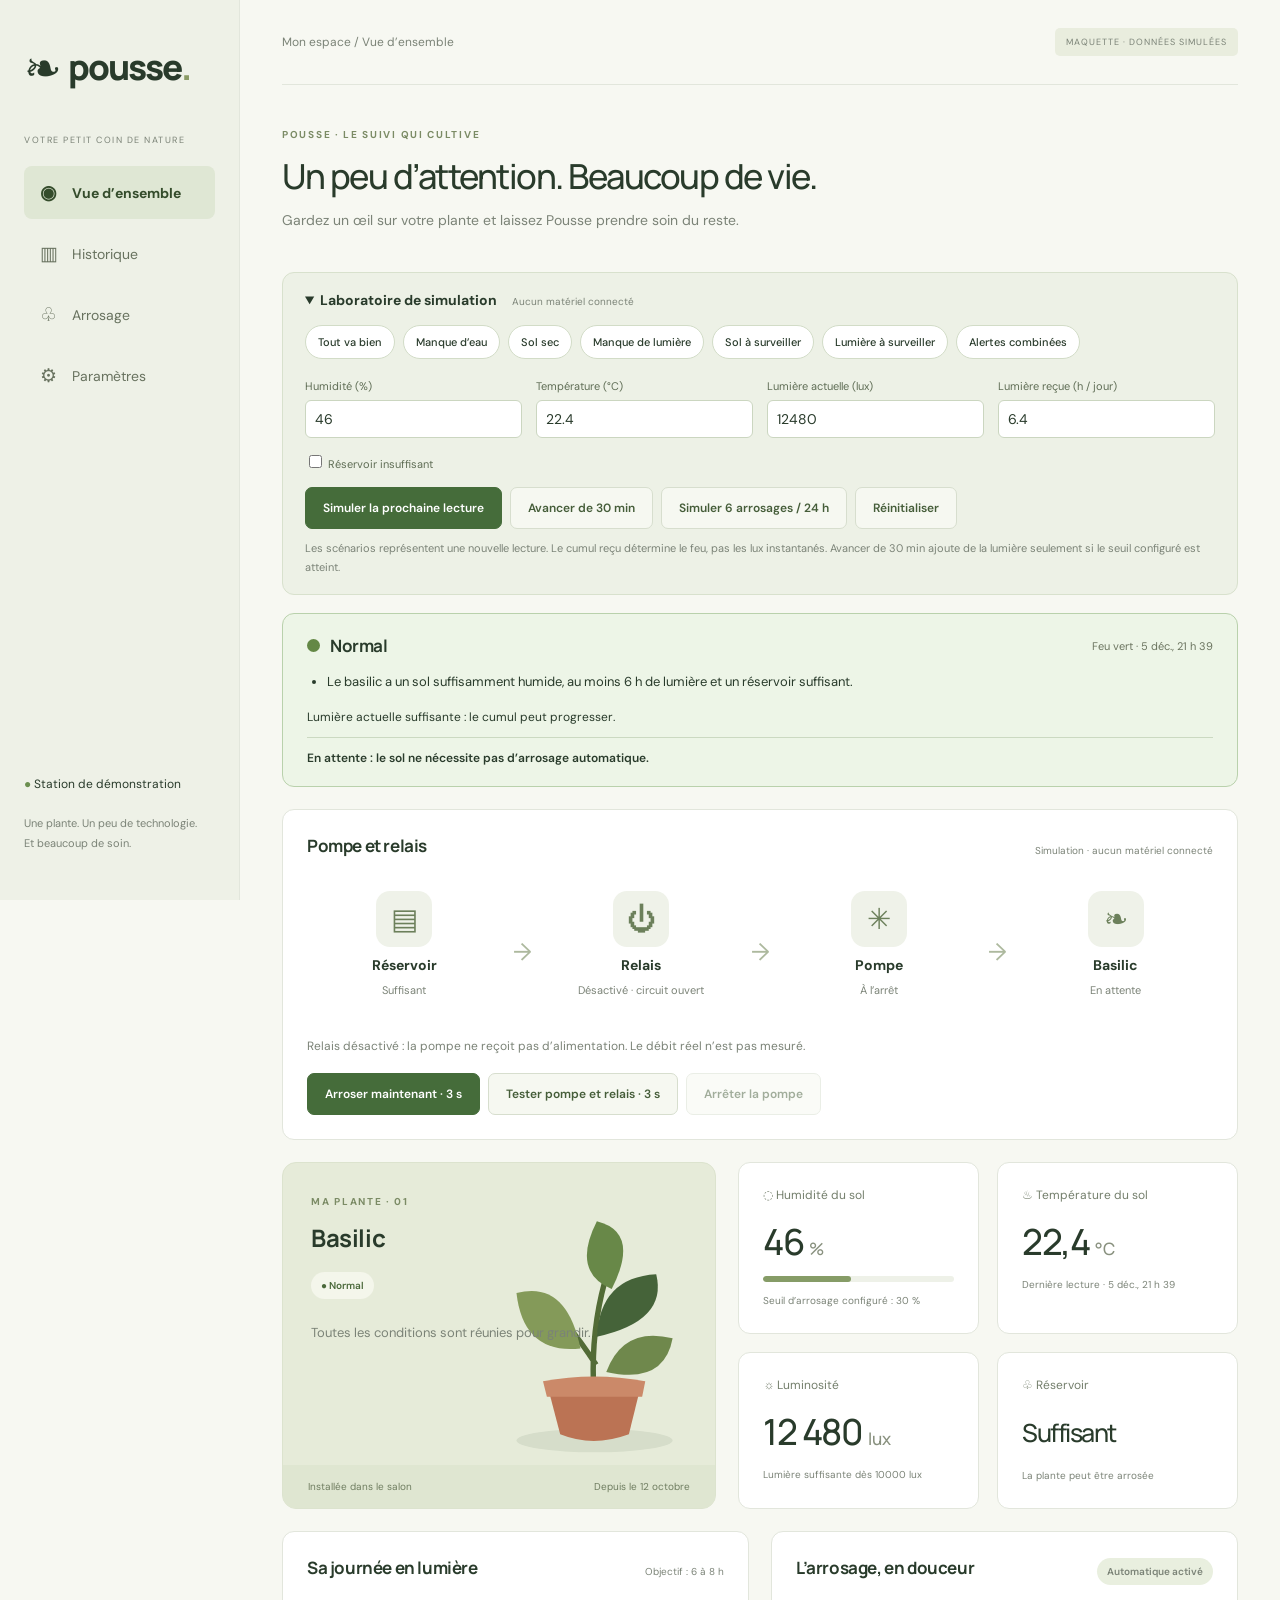
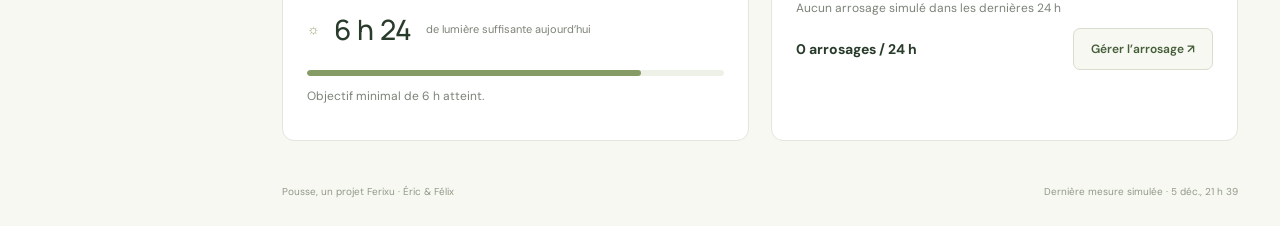
==== maquette/index.html @ beaac953 "Maquette" ====
<!doctype html><html lang="fr-CA"><head><meta charset="utf-8"><meta name="viewport" content="width=device-width, initial-scale=1"><title>Pousse · Vue d’ensemble</title><link rel="stylesheet" href="style.css"><script src="simulation.js" defer></script><script src="app.js" defer></script></head><body><aside><a class="brand" href="index.html"><span>❧</span> pousse<span class="brand-dot">.</span></a><div class="workspace">VOTRE PETIT COIN DE NATURE</div><nav><a href="index.html" aria-current=page><span>◉</span>Vue d’ensemble</a><a href="historique.html" ><span>▥</span>Historique</a><a href="arrosage.html" ><span>♧</span>Arrosage</a><a href="parametres.html" ><span>⚙</span>Paramètres</a></nav><div class="aside-bottom"><span class="online">●</span> Station de démonstration<p>Une plante. Un peu de technologie.<br>Et beaucoup de soin.</p></div></aside><main><header><span>Mon espace / Vue d’ensemble</span><span class="demo">MAQUETTE · DONNÉES SIMULÉES</span></header><div class="heading"><div><span class="eyebrow">POUSSE · LE SUIVI QUI CULTIVE</span><h1>Un peu d’attention. Beaucoup de vie.</h1><p>Gardez un œil sur votre plante et laissez Pousse prendre soin du reste.</p></div></div><div class="overview"><section class="plant-card"><div><span class="eyebrow">MA PLANTE · 01</span><h2>Basilic</h2><span class="pill">● Normal</span><p>Un sol bien hydraté,<br>une belle journée de lumière.</p></div><svg viewBox="0 0 360 360" aria-label="Illustration d’une plante en pot" role="img"><ellipse cx="180" cy="321" rx="100" ry="15" fill="#d6ddca"/><path d="M179 256Q174 164 204 84M182 224Q144 165 113 142M184 180Q224 145 249 132" fill="none" stroke="#526b36" stroke-width="7"/><path d="M202 127Q150 105 183 40Q239 54 202 127" fill="#688848"/><path d="M183 188Q187 112 259 108Q274 168 183 188" fill="#456339"/><path d="M162 203Q89 211 80 132Q144 115 162 203" fill="#849a59"/><path d="M195 233Q217 174 280 190Q269 250 195 233" fill="#6f884c"/><path d="M119 248H240L224 313Q178 330 136 313Z" fill="#bb7354"/><path d="M114 245Q179 233 245 245L241 265H119Z" fill="#cb8969"/></svg><div class="plant-bottom"><span>Installée dans le salon</span><span>Depuis le 12 octobre</span></div></section><div class="metrics"><article class="card"><span class="label">◌ Humidité du sol</span><strong>46 <small>%</small></strong><div class="meter"><i style="width:46%"></i></div><p>Au-dessus du seuil de 30 %</p></article><article class="card"><span class="label">♨ Température du sol</span><strong>22,4 <small>°C</small></strong><p>Dernière lecture · 18:00</p></article><article class="card"><span class="label">☼ Luminosité</span><strong>12 480 <small>lux</small></strong><p>Lumière suffisante dès 10 000 lux</p></article><article class="card"><span class="label">♧ Réservoir</span><strong class="word">Suffisant</strong><p>La plante peut être arrosée</p></article></div></div><div class="two"><section class="card"><div class="section-head"><h2>Sa journée en lumière</h2><span>Objectif : 6 à 8 h</span></div><div class="sun-total">☼ <b>6 h 24</b><span>de lumière suffisante aujourd’hui</span></div><div class="meter"><i style="width:80%"></i></div><p>Objectif minimal atteint. Une belle journée pour grandir.</p></section><section class="card"><div class="section-head"><h2>L’arrosage, en douceur</h2><span class="pill">Automatique</span></div><p>Dernier arrosage aujourd’hui à 14:30</p><div class="section-head"><b>2 arrosages / 24 h</b><a class="button" href="arrosage.html">Gérer l’arrosage ↗</a></div></section></div><footer><span>Pousse, un projet Ferixu · Éric & Félix</span><span>Dernière mesure simulée · 23 octobre 2026, 18:00</span></footer></main><div id="toast" role="status" aria-live="polite"></div></body></html>
---- maquette/style.css ----
@import url('https://fonts.googleapis.com/css2?family=DM+Sans:wght@400;500;600;700&family=Manrope:wght@400;500;600;700;800&display=swap');
:root{--bg:#f7f8f2;--ink:#293b2b;--muted:#7b8377;--line:#e2e6dc;--green:#456c3a}*{box-sizing:border-box}body{margin:0;background:var(--bg);color:var(--ink);font:14px 'DM Sans',Arial,sans-serif}aside{position:fixed;inset:0 auto 0 0;width:240px;background:#eef1e7;border-right:1px solid var(--line);padding:36px 24px;display:flex;flex-direction:column}.brand{text-decoration:none;color:var(--ink);font:800 35px Manrope,Arial;letter-spacing:-2px;display:flex;align-items:center;gap:8px}.brand>span:first-child{font-size:45px;font-weight:400}.brand-dot{color:#8a9b65;margin-left:-8px}.workspace{font-size:9px;letter-spacing:1.5px;margin:36px 0 20px;color:var(--muted)}nav{display:grid;gap:8px}nav a{padding:14px 16px;color:#68725f;text-decoration:none;border-radius:8px;display:flex;gap:12px;align-items:center}nav a[aria-current]{background:#dfe7d4;color:#344c2b;font-weight:700}nav a:hover{background:#e4e9dc}nav span{font-size:19px;width:20px}.aside-bottom{margin-top:auto;font-size:12px}.aside-bottom p{font-size:11px;line-height:1.8;color:var(--muted);margin-top:22px}.online{color:#6b8f50}main{margin-left:240px;padding:0 42px;max-width:1700px}header{height:85px;border-bottom:1px solid var(--line);display:flex;justify-content:space-between;align-items:center;color:var(--muted);font-size:12px}.demo{font-size:9px;letter-spacing:1px;background:#e9edde;padding:8px 11px;border-radius:5px}.heading{padding:39px 0 29px}.eyebrow{font-size:10px;font-weight:700;letter-spacing:1.7px;color:#7b8b65}h1{font:500 clamp(26px,2.7vw,39px)/1.25 Manrope,Arial;letter-spacing:-1.5px;margin:12px 0}p{color:var(--muted);line-height:1.7;margin:10px 0}h2{font:700 17px Manrope,Arial;letter-spacing:-.4px;margin:0 0 9px}.overview{display:grid;grid-template-columns:1fr 1.15fr;gap:22px}.plant-card{background:#e6ebd9;border:1px solid #dce3ce;border-radius:14px;position:relative;min-height:340px;padding:28px;overflow:hidden}.plant-card h2{font-size:24px;margin:12px 0 18px}.plant-card p{font-size:13px;margin-top:23px;position:relative;z-index:1}.plant-card svg{position:absolute;width:65%;height:100%;right:-20px;bottom:5px}.plant-card>div:first-child{position:relative;z-index:1}.plant-bottom{position:absolute;bottom:0;left:0;right:0;padding:15px 25px;background:#dfe6d1;display:flex;justify-content:space-between;font-size:10px;color:#6f7d60}.pill{display:inline-block;font-size:10px;font-weight:600;background:#e9efdf;color:#4b693b;padding:7px 10px;border-radius:20px}.plant-card .pill{background:#f4f6eb}.metrics{display:grid;grid-template-columns:1fr 1fr;gap:18px}.card{background:#fff;border:1px solid var(--line);border-radius:12px;padding:24px;min-width:0}.label{color:#747f6c;font-size:12px;display:block}.metrics strong{display:block;font:500 36px Manrope,Arial;letter-spacing:-1.5px;margin:14px 0 10px}.metrics strong small{font-size:17px;letter-spacing:0;color:#89917f}.metrics strong.word{font-size:25px;margin:22px 0 17px}.metrics p{font-size:10px;margin-bottom:0}.meter{height:6px;background:#eef1e8;border-radius:4px;overflow:hidden}.meter i{height:100%;display:block;background:#869c67;border-radius:4px}.two{display:grid;grid-template-columns:1fr 1fr;gap:22px;margin-top:22px}.section-head{display:flex;justify-content:space-between;align-items:center;gap:12px}.section-head>span{font-size:10px;color:var(--muted)}.sun-total{display:flex;align-items:center;gap:14px;margin:22px 0;color:#96a370}.sun-total b{font:500 28px Manrope,Arial;color:var(--ink)}.sun-total span{font-size:11px;color:var(--muted)}.two>.card>p{font-size:12px}.button{font:600 12px 'DM Sans',Arial;border:1px solid #d7dece;background:#f6f8f1;border-radius:7px;padding:12px 17px;color:#455d39;text-decoration:none;cursor:pointer;display:inline-block}.button:hover{background:#e8efdf}.primary{background:var(--green);color:#fff;border-color:var(--green)}.primary:hover{background:#36572d}button:disabled{opacity:.5;cursor:wait}footer{display:flex;justify-content:space-between;font-size:10px;color:#919988;padding:28px 0;margin-top:16px}a:focus-visible,button:focus-visible,input:focus-visible{outline:3px solid #b28c54;outline-offset:4px}.chart{margin-top:20px}.chart svg{width:100%;display:block;margin-top:12px}.legend{display:flex;gap:20px;color:#537743;font-size:11px}.legend .orange{color:#c88b5c}.toolbar{margin-bottom:20px}.toolbar>span{font-size:12px}.history{grid-template-columns:1.2fr 1fr}.bars{height:195px;display:flex;align-items:flex-end;justify-content:space-between;gap:8px;padding-top:15px}.bars>div{display:flex;align-items:center;flex-direction:column;gap:8px;flex:1;font-size:10px;color:var(--muted)}.bars i{background:#b8c79c;width:65%;border-radius:4px 4px 0 0}.bars>div:last-child i{background:#587943}.stack{display:grid;gap:22px}.watering{text-align:center;padding-top:35px}.water-icon{font-size:65px;color:#7d9865;background:#f0f3e8;width:110px;height:110px;line-height:110px;margin:25px auto;border-radius:50%}.watering .primary{display:block;margin:25px auto 20px;min-width:230px}.demo-control{font-size:11px;color:var(--muted);display:block;margin-top:25px}.rule{display:flex;justify-content:space-between;gap:16px;align-items:center;padding:15px 0;border-bottom:1px solid #edf0e7;font-size:12px}.rule:last-child{border:0}.rule>span{color:var(--muted)}.rule p{margin:5px 0 0;font-size:11px}.switch input{position:absolute;opacity:0}.switch>span{display:block;width:42px;height:25px;background:#b7beb0;border-radius:20px;padding:3px;cursor:pointer}.switch>span:before{content:'';display:block;background:white;width:19px;height:19px;border-radius:50%;transition:transform .2s}.switch input:checked+span{background:#577840}.switch input:checked+span:before{transform:translateX(17px)}.switch input:focus-visible+span{outline:3px solid #b28c54}.sr{position:absolute;width:1px;height:1px;overflow:hidden;clip:rect(0,0,0,0)}form label{display:block;font-size:13px;margin:25px 0}form label span{float:right;color:var(--muted);font-size:10px}form input{display:block;width:100%;border:1px solid #dce2d4;border-radius:6px;padding:13px;margin-top:10px;font:16px 'DM Sans';color:var(--ink);background:#fafbf7}form button{margin-top:8px}.traffic{display:flex;gap:10px;justify-content:center;margin-top:18px}.traffic i{width:18px;height:18px;background:#e2e5df;border-radius:50%}.traffic i.active:nth-child(1){background:#648846}.traffic i.active:nth-child(2){background:#e2ba56}.traffic i.active:nth-child(3){background:#c76951}#toast{position:fixed;bottom:25px;left:calc(50% + 100px);transform:translateX(-50%);background:#293b2b;color:white;border-radius:8px;padding:15px 22px;max-width:90vw;box-shadow:0 5px 25px #20301822;display:none;z-index:10}#toast.visible{display:block}@media(min-width:1500px){main{padding:0 65px}.plant-card{min-height:370px}}@media(max-width:1100px){aside{width:205px;padding:28px 18px}main{margin-left:205px;padding:0 25px}.overview{grid-template-columns:1fr}.plant-card{min-height:300px}.plant-card svg{width:50%}.metrics{grid-template-columns:repeat(4,1fr)}.metrics .card{padding:17px}.metrics strong{font-size:28px}.metrics strong.word{font-size:19px}.history{grid-template-columns:1fr}.sun-total{flex-wrap:wrap}.two .section-head{flex-wrap:wrap}}@media(max-width:720px){aside{position:static;width:100%;padding:14px 20px;border-right:0;border-bottom:1px solid var(--line)}.brand{font-size:27px}.brand>span:first-child{font-size:30px}.workspace,.aside-bottom{display:none}nav{display:flex;gap:4px;justify-content:space-between;margin-top:14px}nav a{padding:10px 7px;font-size:11px;gap:5px}nav span{font-size:14px;width:auto}main{margin-left:0;padding:0 18px}header{height:60px;font-size:10px}.demo{font-size:7px;padding:6px}.heading{padding:26px 0}h1{font-size:29px;letter-spacing:-1px}.heading p{font-size:12px}.metrics{grid-template-columns:1fr 1fr}.two{grid-template-columns:1fr}.plant-card{padding:22px;min-height:330px}.plant-card svg{width:70%;right:-45px}.plant-card h2{font-size:22px}.plant-bottom{padding:14px;font-size:9px}.card{padding:20px}footer{gap:15px;font-size:9px;line-height:1.5}#toast{left:50%;width:max-content}.toolbar{align-items:flex-start}.sun-total span{font-size:10px}}
@media(prefers-reduced-motion:reduce){*{transition:none!important}}
.simulator{background:#edf1e6;border:1px solid #d8e1cd;border-radius:12px;padding:18px 22px;margin-bottom:18px}.simulator summary{cursor:pointer;font-weight:700}.simulator summary span{font-size:10px;color:var(--muted);font-weight:400;margin-left:12px}.scenario-buttons,.sim-actions{display:flex;flex-wrap:wrap;gap:8px;margin-top:16px}.scenario-buttons button{border:1px solid #d2dcc7;background:#fff;padding:9px 12px;border-radius:20px;color:var(--ink);font:500 11px 'DM Sans',Arial;cursor:pointer}.scenario-buttons button:hover{background:#dce7d0}.sim-fields{display:grid;grid-template-columns:repeat(4,1fr);gap:14px;margin-top:20px}.sim-fields label{font-size:11px;color:#5f6d55}.sim-fields input[type=number]{width:100%;display:block;padding:9px;margin-top:7px;border:1px solid #cbd6c0;background:#fff;border-radius:6px;color:var(--ink);font:14px 'DM Sans',Arial}.sim-check{grid-column:1/-1}.simulator>p{font-size:11px;margin-bottom:0}.state-banner{border:1px solid #b9d1ac;background:#edf5e7;border-radius:12px;padding:20px 24px;margin-bottom:22px}.state-title{display:flex;gap:10px;align-items:center;flex-wrap:wrap}.state-title h2{margin:0}.state-title>span:last-child{margin-left:auto;font-size:11px;color:#6b745f}.state-dot{width:13px;height:13px;border-radius:50%;background:#648846}.state-banner ul{padding-left:20px;font-size:13px;line-height:1.8}.state-banner p{font-size:12px;color:inherit}.pump-state{font-size:12px;border-top:1px solid #cbd9c1;padding-top:12px;font-weight:600}body[data-state=red] .state-banner{background:#fff0eb;border-color:#e5b5a6}body[data-state=red] .state-dot{background:#c36147}body[data-state=yellow] .state-banner{background:#fff8df;border-color:#e0ce8b}body[data-state=yellow] .state-dot{background:#cba338}body[data-state=red] .plant-card{background:#f1dfd3;border-color:#e3cabd}body[data-state=red] .plant-card .pill{background:#ffe9df;color:#9c4835}body[data-state=red] .plant-bottom{background:#e9d4c5}body[data-state=red] .plant-card svg{filter:saturate(.6)}body[data-state=yellow] .plant-card{background:#f0edd4}body[data-state=yellow] .plant-card .pill{background:#fff6d2;color:#86661f}body[data-state=yellow] .plant-bottom{background:#e8e2bf}.button:disabled{cursor:not-allowed}@media(max-width:720px){.sim-fields{grid-template-columns:1fr 1fr}.state-title>span:last-child{margin-left:0;width:100%}.simulator{padding:16px}.sim-actions .button{flex:1}.state-banner{padding:18px}}
.actuators{margin-bottom:22px}.actuator-circuit{display:flex;align-items:center;justify-content:space-between;gap:12px;margin:25px 0}.actuator-node{display:flex;flex-direction:column;align-items:center;text-align:center;gap:9px;flex:1}.actuator-node>span:last-child{font-size:11px;color:var(--muted);min-height:28px}.actuator-icon{font-size:29px;background:#eff2e9;color:#6c805b;width:56px;height:56px;line-height:56px;border-radius:14px}.circuit-link{color:#adb99e;font-size:24px}.actuators>p{font-size:12px}.actuators[data-running=true] .circuit-link{color:#477a3b}.actuators[data-running=true] .actuator-icon{background:#dcebd1;color:#416b32}.actuators[data-running=true] .rotor{animation:pump-spin 1.5s linear infinite}.actuators[data-blocked=true] #tank-state,.actuators[data-blocked=true] #pump-state{color:#ad503b}.actuators[data-blocked=true] .circuit-link{color:#c6a59b}@keyframes pump-spin{to{transform:rotate(360deg)}}@media(max-width:720px){.actuator-circuit{gap:3px}.actuator-node b{font-size:12px}.actuator-node>span:last-child{font-size:9px}.circuit-link{font-size:16px}.actuator-icon{width:42px;height:42px;line-height:42px;font-size:24px}}@media(prefers-reduced-motion:reduce){.actuators .rotor{animation:none!important}}
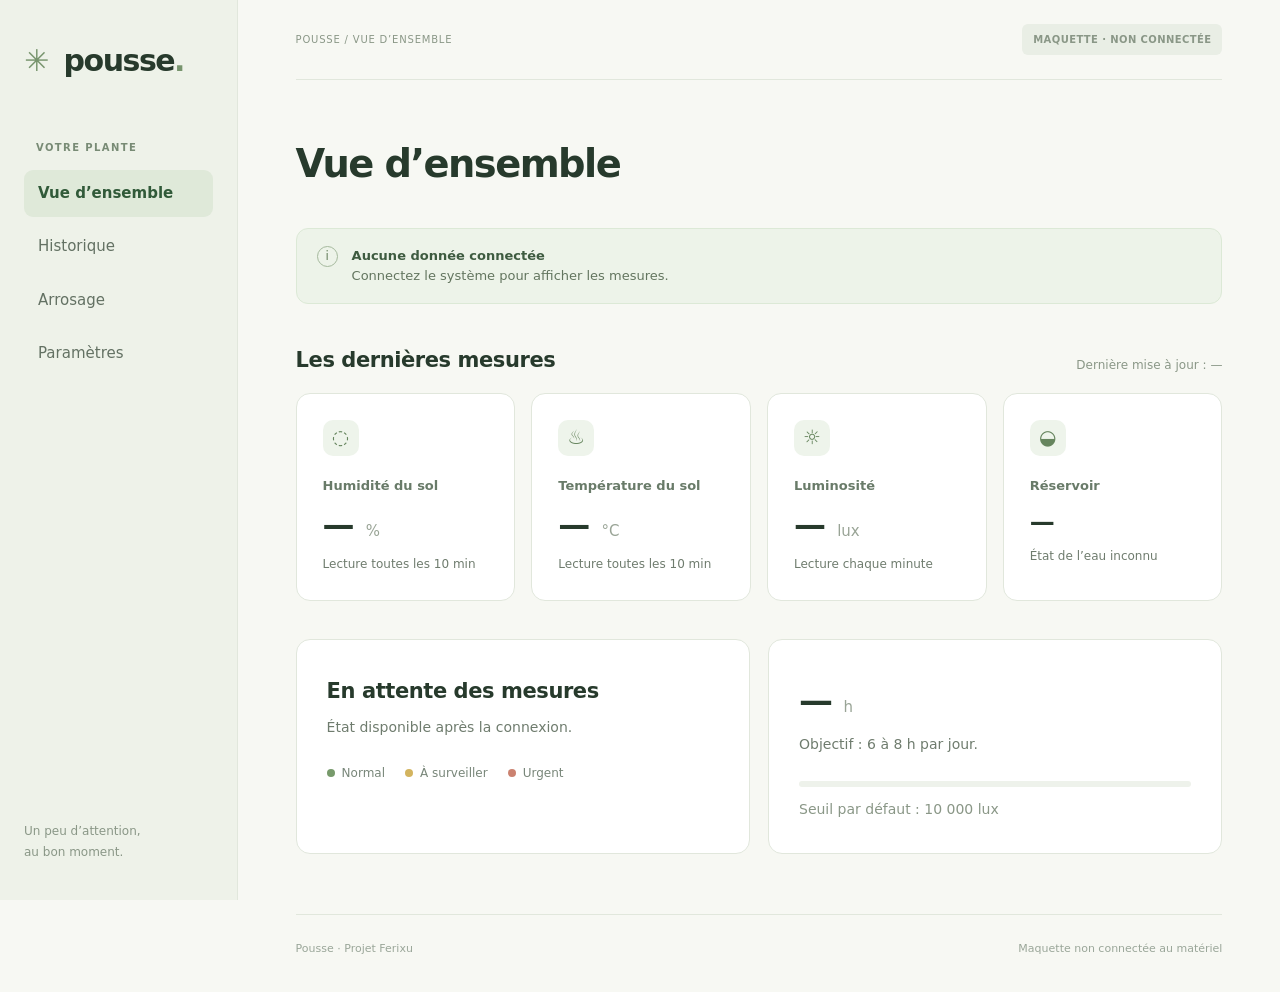
==== commit 7e0c648d: "Nouvelle maquette" ====
--- a/maquette/index.html
+++ b/maquette/index.html
@@ -1 +1,3 @@
-<!doctype html><html lang="fr-CA"><head><meta charset="utf-8"><meta name="viewport" content="width=device-width, initial-scale=1"><title>Pousse · Vue d’ensemble</title><link rel="stylesheet" href="style.css"><script src="simulation.js" defer></script><script src="app.js" defer></script></head><body><aside><a class="brand" href="index.html"><span>❧</span> pousse<span class="brand-dot">.</span></a><div class="workspace">VOTRE PETIT COIN DE NATURE</div><nav><a href="index.html" aria-current=page><span>◉</span>Vue d’ensemble</a><a href="historique.html" ><span>▥</span>Historique</a><a href="arrosage.html" ><span>♧</span>Arrosage</a><a href="parametres.html" ><span>⚙</span>Paramètres</a></nav><div class="aside-bottom"><span class="online">●</span> Station de démonstration<p>Une plante. Un peu de technologie.<br>Et beaucoup de soin.</p></div></aside><main><header><span>Mon espace / Vue d’ensemble</span><span class="demo">MAQUETTE · DONNÉES SIMULÉES</span></header><div class="heading"><div><span class="eyebrow">POUSSE · LE SUIVI QUI CULTIVE</span><h1>Un peu d’attention. Beaucoup de vie.</h1><p>Gardez un œil sur votre plante et laissez Pousse prendre soin du reste.</p></div></div><div class="overview"><section class="plant-card"><div><span class="eyebrow">MA PLANTE · 01</span><h2>Basilic</h2><span class="pill">● Normal</span><p>Un sol bien hydraté,<br>une belle journée de lumière.</p></div><svg viewBox="0 0 360 360" aria-label="Illustration d’une plante en pot" role="img"><ellipse cx="180" cy="321" rx="100" ry="15" fill="#d6ddca"/><path d="M179 256Q174 164 204 84M182 224Q144 165 113 142M184 180Q224 145 249 132" fill="none" stroke="#526b36" stroke-width="7"/><path d="M202 127Q150 105 183 40Q239 54 202 127" fill="#688848"/><path d="M183 188Q187 112 259 108Q274 168 183 188" fill="#456339"/><path d="M162 203Q89 211 80 132Q144 115 162 203" fill="#849a59"/><path d="M195 233Q217 174 280 190Q269 250 195 233" fill="#6f884c"/><path d="M119 248H240L224 313Q178 330 136 313Z" fill="#bb7354"/><path d="M114 245Q179 233 245 245L241 265H119Z" fill="#cb8969"/></svg><div class="plant-bottom"><span>Installée dans le salon</span><span>Depuis le 12 octobre</span></div></section><div class="metrics"><article class="card"><span class="label">◌ Humidité du sol</span><strong>46 <small>%</small></strong><div class="meter"><i style="width:46%"></i></div><p>Au-dessus du seuil de 30 %</p></article><article class="card"><span class="label">♨ Température du sol</span><strong>22,4 <small>°C</small></strong><p>Dernière lecture · 18:00</p></article><article class="card"><span class="label">☼ Luminosité</span><strong>12 480 <small>lux</small></strong><p>Lumière suffisante dès 10 000 lux</p></article><article class="card"><span class="label">♧ Réservoir</span><strong class="word">Suffisant</strong><p>La plante peut être arrosée</p></article></div></div><div class="two"><section class="card"><div class="section-head"><h2>Sa journée en lumière</h2><span>Objectif : 6 à 8 h</span></div><div class="sun-total">☼ <b>6 h 24</b><span>de lumière suffisante aujourd’hui</span></div><div class="meter"><i style="width:80%"></i></div><p>Objectif minimal atteint. Une belle journée pour grandir.</p></section><section class="card"><div class="section-head"><h2>L’arrosage, en douceur</h2><span class="pill">Automatique</span></div><p>Dernier arrosage aujourd’hui à 14:30</p><div class="section-head"><b>2 arrosages / 24 h</b><a class="button" href="arrosage.html">Gérer l’arrosage ↗</a></div></section></div><footer><span>Pousse, un projet Ferixu · Éric & Félix</span><span>Dernière mesure simulée · 23 octobre 2026, 18:00</span></footer></main><div id="toast" role="status" aria-live="polite"></div></body></html>+<!doctype html>
+<html lang="fr-CA"><head><meta charset="utf-8"><meta name="viewport" content="width=device-width, initial-scale=1"><title>Pousse · Vue d’ensemble</title><link rel="stylesheet" href="style.css"></head>
+<body><aside><a class="brand" href="index.html"><span>✳</span> pousse<span class="brand-dot">.</span></a><p class="nav-label">VOTRE PLANTE</p><nav aria-label="Navigation principale"><a href="index.html" aria-current="page">Vue d’ensemble</a><a href="historique.html">Historique</a><a href="arrosage.html">Arrosage</a><a href="parametres.html">Paramètres</a></nav><div class="aside-bottom">Un peu d’attention,<br>au bon moment.</div></aside><main><header><span>POUSSE / VUE D’ENSEMBLE</span><span class="demo">MAQUETTE · NON CONNECTÉE</span></header><div class="heading"><div><h1>Vue d’ensemble</h1></div></div><div class="notice"><span class="notice-icon">i</span><p><strong>Aucune donnée connectée</strong><br>Connectez le système pour afficher les mesures.</p></div><section class="section"><div class="section-title"><div><h2>Les dernières mesures</h2></div><span class="subtle">Dernière mise à jour : —</span></div><div class="metrics"><article class="card metric"><span class="metric-icon">◌</span><h3>Humidité du sol</h3><strong>— <small>%</small></strong><p>Lecture toutes les 10 min</p></article><article class="card metric"><span class="metric-icon">♨</span><h3>Température du sol</h3><strong>— <small>°C</small></strong><p>Lecture toutes les 10 min</p></article><article class="card metric"><span class="metric-icon">☼</span><h3>Luminosité</h3><strong>— <small>lux</small></strong><p>Lecture chaque minute</p></article><article class="card metric"><span class="metric-icon">◒</span><h3>Réservoir</h3><strong class="word">—</strong><p>État de l’eau inconnu</p></article></div></section><div class="two section"><section class="card feature"><h2>En attente des mesures</h2><p>État disponible après la connexion.</p><div class="legend"><span><i class="dot green"></i>Normal</span><span><i class="dot yellow"></i>À surveiller</span><span><i class="dot red"></i>Urgent</span></div></section><section class="card feature"><h2 class="big">— <small>h</small></h2><p>Objectif : 6 à 8 h par jour.</p><div class="progress"></div><p class="subtle">Seuil par défaut : 10 000 lux</p></section></div><footer>Pousse · Projet Ferixu <span>Maquette non connectée au matériel</span></footer></main></body></html>
--- a/maquette/style.css
+++ b/maquette/style.css
@@ -1,5 +1,4 @@
-@import url('https://fonts.googleapis.com/css2?family=DM+Sans:wght@400;500;600;700&family=Manrope:wght@400;500;600;700;800&display=swap');
-:root{--bg:#f7f8f2;--ink:#293b2b;--muted:#7b8377;--line:#e2e6dc;--green:#456c3a}*{box-sizing:border-box}body{margin:0;background:var(--bg);color:var(--ink);font:14px 'DM Sans',Arial,sans-serif}aside{position:fixed;inset:0 auto 0 0;width:240px;background:#eef1e7;border-right:1px solid var(--line);padding:36px 24px;display:flex;flex-direction:column}.brand{text-decoration:none;color:var(--ink);font:800 35px Manrope,Arial;letter-spacing:-2px;display:flex;align-items:center;gap:8px}.brand>span:first-child{font-size:45px;font-weight:400}.brand-dot{color:#8a9b65;margin-left:-8px}.workspace{font-size:9px;letter-spacing:1.5px;margin:36px 0 20px;color:var(--muted)}nav{display:grid;gap:8px}nav a{padding:14px 16px;color:#68725f;text-decoration:none;border-radius:8px;display:flex;gap:12px;align-items:center}nav a[aria-current]{background:#dfe7d4;color:#344c2b;font-weight:700}nav a:hover{background:#e4e9dc}nav span{font-size:19px;width:20px}.aside-bottom{margin-top:auto;font-size:12px}.aside-bottom p{font-size:11px;line-height:1.8;color:var(--muted);margin-top:22px}.online{color:#6b8f50}main{margin-left:240px;padding:0 42px;max-width:1700px}header{height:85px;border-bottom:1px solid var(--line);display:flex;justify-content:space-between;align-items:center;color:var(--muted);font-size:12px}.demo{font-size:9px;letter-spacing:1px;background:#e9edde;padding:8px 11px;border-radius:5px}.heading{padding:39px 0 29px}.eyebrow{font-size:10px;font-weight:700;letter-spacing:1.7px;color:#7b8b65}h1{font:500 clamp(26px,2.7vw,39px)/1.25 Manrope,Arial;letter-spacing:-1.5px;margin:12px 0}p{color:var(--muted);line-height:1.7;margin:10px 0}h2{font:700 17px Manrope,Arial;letter-spacing:-.4px;margin:0 0 9px}.overview{display:grid;grid-template-columns:1fr 1.15fr;gap:22px}.plant-card{background:#e6ebd9;border:1px solid #dce3ce;border-radius:14px;position:relative;min-height:340px;padding:28px;overflow:hidden}.plant-card h2{font-size:24px;margin:12px 0 18px}.plant-card p{font-size:13px;margin-top:23px;position:relative;z-index:1}.plant-card svg{position:absolute;width:65%;height:100%;right:-20px;bottom:5px}.plant-card>div:first-child{position:relative;z-index:1}.plant-bottom{position:absolute;bottom:0;left:0;right:0;padding:15px 25px;background:#dfe6d1;display:flex;justify-content:space-between;font-size:10px;color:#6f7d60}.pill{display:inline-block;font-size:10px;font-weight:600;background:#e9efdf;color:#4b693b;padding:7px 10px;border-radius:20px}.plant-card .pill{background:#f4f6eb}.metrics{display:grid;grid-template-columns:1fr 1fr;gap:18px}.card{background:#fff;border:1px solid var(--line);border-radius:12px;padding:24px;min-width:0}.label{color:#747f6c;font-size:12px;display:block}.metrics strong{display:block;font:500 36px Manrope,Arial;letter-spacing:-1.5px;margin:14px 0 10px}.metrics strong small{font-size:17px;letter-spacing:0;color:#89917f}.metrics strong.word{font-size:25px;margin:22px 0 17px}.metrics p{font-size:10px;margin-bottom:0}.meter{height:6px;background:#eef1e8;border-radius:4px;overflow:hidden}.meter i{height:100%;display:block;background:#869c67;border-radius:4px}.two{display:grid;grid-template-columns:1fr 1fr;gap:22px;margin-top:22px}.section-head{display:flex;justify-content:space-between;align-items:center;gap:12px}.section-head>span{font-size:10px;color:var(--muted)}.sun-total{display:flex;align-items:center;gap:14px;margin:22px 0;color:#96a370}.sun-total b{font:500 28px Manrope,Arial;color:var(--ink)}.sun-total span{font-size:11px;color:var(--muted)}.two>.card>p{font-size:12px}.button{font:600 12px 'DM Sans',Arial;border:1px solid #d7dece;background:#f6f8f1;border-radius:7px;padding:12px 17px;color:#455d39;text-decoration:none;cursor:pointer;display:inline-block}.button:hover{background:#e8efdf}.primary{background:var(--green);color:#fff;border-color:var(--green)}.primary:hover{background:#36572d}button:disabled{opacity:.5;cursor:wait}footer{display:flex;justify-content:space-between;font-size:10px;color:#919988;padding:28px 0;margin-top:16px}a:focus-visible,button:focus-visible,input:focus-visible{outline:3px solid #b28c54;outline-offset:4px}.chart{margin-top:20px}.chart svg{width:100%;display:block;margin-top:12px}.legend{display:flex;gap:20px;color:#537743;font-size:11px}.legend .orange{color:#c88b5c}.toolbar{margin-bottom:20px}.toolbar>span{font-size:12px}.history{grid-template-columns:1.2fr 1fr}.bars{height:195px;display:flex;align-items:flex-end;justify-content:space-between;gap:8px;padding-top:15px}.bars>div{display:flex;align-items:center;flex-direction:column;gap:8px;flex:1;font-size:10px;color:var(--muted)}.bars i{background:#b8c79c;width:65%;border-radius:4px 4px 0 0}.bars>div:last-child i{background:#587943}.stack{display:grid;gap:22px}.watering{text-align:center;padding-top:35px}.water-icon{font-size:65px;color:#7d9865;background:#f0f3e8;width:110px;height:110px;line-height:110px;margin:25px auto;border-radius:50%}.watering .primary{display:block;margin:25px auto 20px;min-width:230px}.demo-control{font-size:11px;color:var(--muted);display:block;margin-top:25px}.rule{display:flex;justify-content:space-between;gap:16px;align-items:center;padding:15px 0;border-bottom:1px solid #edf0e7;font-size:12px}.rule:last-child{border:0}.rule>span{color:var(--muted)}.rule p{margin:5px 0 0;font-size:11px}.switch input{position:absolute;opacity:0}.switch>span{display:block;width:42px;height:25px;background:#b7beb0;border-radius:20px;padding:3px;cursor:pointer}.switch>span:before{content:'';display:block;background:white;width:19px;height:19px;border-radius:50%;transition:transform .2s}.switch input:checked+span{background:#577840}.switch input:checked+span:before{transform:translateX(17px)}.switch input:focus-visible+span{outline:3px solid #b28c54}.sr{position:absolute;width:1px;height:1px;overflow:hidden;clip:rect(0,0,0,0)}form label{display:block;font-size:13px;margin:25px 0}form label span{float:right;color:var(--muted);font-size:10px}form input{display:block;width:100%;border:1px solid #dce2d4;border-radius:6px;padding:13px;margin-top:10px;font:16px 'DM Sans';color:var(--ink);background:#fafbf7}form button{margin-top:8px}.traffic{display:flex;gap:10px;justify-content:center;margin-top:18px}.traffic i{width:18px;height:18px;background:#e2e5df;border-radius:50%}.traffic i.active:nth-child(1){background:#648846}.traffic i.active:nth-child(2){background:#e2ba56}.traffic i.active:nth-child(3){background:#c76951}#toast{position:fixed;bottom:25px;left:calc(50% + 100px);transform:translateX(-50%);background:#293b2b;color:white;border-radius:8px;padding:15px 22px;max-width:90vw;box-shadow:0 5px 25px #20301822;display:none;z-index:10}#toast.visible{display:block}@media(min-width:1500px){main{padding:0 65px}.plant-card{min-height:370px}}@media(max-width:1100px){aside{width:205px;padding:28px 18px}main{margin-left:205px;padding:0 25px}.overview{grid-template-columns:1fr}.plant-card{min-height:300px}.plant-card svg{width:50%}.metrics{grid-template-columns:repeat(4,1fr)}.metrics .card{padding:17px}.metrics strong{font-size:28px}.metrics strong.word{font-size:19px}.history{grid-template-columns:1fr}.sun-total{flex-wrap:wrap}.two .section-head{flex-wrap:wrap}}@media(max-width:720px){aside{position:static;width:100%;padding:14px 20px;border-right:0;border-bottom:1px solid var(--line)}.brand{font-size:27px}.brand>span:first-child{font-size:30px}.workspace,.aside-bottom{display:none}nav{display:flex;gap:4px;justify-content:space-between;margin-top:14px}nav a{padding:10px 7px;font-size:11px;gap:5px}nav span{font-size:14px;width:auto}main{margin-left:0;padding:0 18px}header{height:60px;font-size:10px}.demo{font-size:7px;padding:6px}.heading{padding:26px 0}h1{font-size:29px;letter-spacing:-1px}.heading p{font-size:12px}.metrics{grid-template-columns:1fr 1fr}.two{grid-template-columns:1fr}.plant-card{padding:22px;min-height:330px}.plant-card svg{width:70%;right:-45px}.plant-card h2{font-size:22px}.plant-bottom{padding:14px;font-size:9px}.card{padding:20px}footer{gap:15px;font-size:9px;line-height:1.5}#toast{left:50%;width:max-content}.toolbar{align-items:flex-start}.sun-total span{font-size:10px}}
-@media(prefers-reduced-motion:reduce){*{transition:none!important}}
-.simulator{background:#edf1e6;border:1px solid #d8e1cd;border-radius:12px;padding:18px 22px;margin-bottom:18px}.simulator summary{cursor:pointer;font-weight:700}.simulator summary span{font-size:10px;color:var(--muted);font-weight:400;margin-left:12px}.scenario-buttons,.sim-actions{display:flex;flex-wrap:wrap;gap:8px;margin-top:16px}.scenario-buttons button{border:1px solid #d2dcc7;background:#fff;padding:9px 12px;border-radius:20px;color:var(--ink);font:500 11px 'DM Sans',Arial;cursor:pointer}.scenario-buttons button:hover{background:#dce7d0}.sim-fields{display:grid;grid-template-columns:repeat(4,1fr);gap:14px;margin-top:20px}.sim-fields label{font-size:11px;color:#5f6d55}.sim-fields input[type=number]{width:100%;display:block;padding:9px;margin-top:7px;border:1px solid #cbd6c0;background:#fff;border-radius:6px;color:var(--ink);font:14px 'DM Sans',Arial}.sim-check{grid-column:1/-1}.simulator>p{font-size:11px;margin-bottom:0}.state-banner{border:1px solid #b9d1ac;background:#edf5e7;border-radius:12px;padding:20px 24px;margin-bottom:22px}.state-title{display:flex;gap:10px;align-items:center;flex-wrap:wrap}.state-title h2{margin:0}.state-title>span:last-child{margin-left:auto;font-size:11px;color:#6b745f}.state-dot{width:13px;height:13px;border-radius:50%;background:#648846}.state-banner ul{padding-left:20px;font-size:13px;line-height:1.8}.state-banner p{font-size:12px;color:inherit}.pump-state{font-size:12px;border-top:1px solid #cbd9c1;padding-top:12px;font-weight:600}body[data-state=red] .state-banner{background:#fff0eb;border-color:#e5b5a6}body[data-state=red] .state-dot{background:#c36147}body[data-state=yellow] .state-banner{background:#fff8df;border-color:#e0ce8b}body[data-state=yellow] .state-dot{background:#cba338}body[data-state=red] .plant-card{background:#f1dfd3;border-color:#e3cabd}body[data-state=red] .plant-card .pill{background:#ffe9df;color:#9c4835}body[data-state=red] .plant-bottom{background:#e9d4c5}body[data-state=red] .plant-card svg{filter:saturate(.6)}body[data-state=yellow] .plant-card{background:#f0edd4}body[data-state=yellow] .plant-card .pill{background:#fff6d2;color:#86661f}body[data-state=yellow] .plant-bottom{background:#e8e2bf}.button:disabled{cursor:not-allowed}@media(max-width:720px){.sim-fields{grid-template-columns:1fr 1fr}.state-title>span:last-child{margin-left:0;width:100%}.simulator{padding:16px}.sim-actions .button{flex:1}.state-banner{padding:18px}}
-.actuators{margin-bottom:22px}.actuator-circuit{display:flex;align-items:center;justify-content:space-between;gap:12px;margin:25px 0}.actuator-node{display:flex;flex-direction:column;align-items:center;text-align:center;gap:9px;flex:1}.actuator-node>span:last-child{font-size:11px;color:var(--muted);min-height:28px}.actuator-icon{font-size:29px;background:#eff2e9;color:#6c805b;width:56px;height:56px;line-height:56px;border-radius:14px}.circuit-link{color:#adb99e;font-size:24px}.actuators>p{font-size:12px}.actuators[data-running=true] .circuit-link{color:#477a3b}.actuators[data-running=true] .actuator-icon{background:#dcebd1;color:#416b32}.actuators[data-running=true] .rotor{animation:pump-spin 1.5s linear infinite}.actuators[data-blocked=true] #tank-state,.actuators[data-blocked=true] #pump-state{color:#ad503b}.actuators[data-blocked=true] .circuit-link{color:#c6a59b}@keyframes pump-spin{to{transform:rotate(360deg)}}@media(max-width:720px){.actuator-circuit{gap:3px}.actuator-node b{font-size:12px}.actuator-node>span:last-child{font-size:9px}.circuit-link{font-size:16px}.actuator-icon{width:42px;height:42px;line-height:42px;font-size:24px}}@media(prefers-reduced-motion:reduce){.actuators .rotor{animation:none!important}}
+:root{--bg:#f7f8f3;--ink:#273a2c;--muted:#6f7c6e;--line:#e1e7dc;--green:#406e4a}*{box-sizing:border-box}body{margin:0;background:var(--bg);color:var(--ink);font:15px/1.55 system-ui,-apple-system,BlinkMacSystemFont,"Segoe UI",sans-serif}aside{position:fixed;inset:0 auto 0 0;width:238px;padding:38px 24px;background:#eef2e9;border-right:1px solid var(--line);display:flex;flex-direction:column}.brand{color:var(--ink);text-decoration:none;font-size:30px;font-weight:750;letter-spacing:-1.5px}.brand span:first-child{color:#77946d;margin-right:7px}.brand-dot{color:#77946d}.nav-label,.eyebrow{font-size:10px;font-weight:750;letter-spacing:.14em;color:#788b75}.nav-label{margin:55px 12px 15px}nav{display:grid;gap:6px}nav a{padding:12px 14px;text-decoration:none;color:#637163;border-radius:9px}nav a:hover,nav a[aria-current]{background:#dfe9d9;color:#315a39}nav a[aria-current]{font-weight:700}.aside-bottom{margin-top:auto;color:#8a9787;font-size:12px;line-height:1.7}main{max-width:1600px;margin-left:238px;padding:0 clamp(25px,4.5vw,72px)}header{height:80px;border-bottom:1px solid var(--line);display:flex;align-items:center;justify-content:space-between;color:#8a9787;font-size:10px;letter-spacing:.08em}.demo{background:#e9eee5;padding:8px 11px;border-radius:6px;font-weight:700;letter-spacing:.04em}.heading{padding:52px 0 30px}h1,h2,h3,p{margin:0}h1{font-size:clamp(32px,3vw,44px);line-height:1.15;letter-spacing:-.04em;font-weight:650;margin:10px 0 12px}h2{font-size:21px;line-height:1.3;letter-spacing:-.02em}h3{font-size:15px}p{color:var(--muted)}.heading p:last-child{font-size:15px}.notice{display:flex;gap:14px;align-items:flex-start;background:#edf3e9;border:1px solid #dce9d6;border-radius:12px;padding:17px 20px}.notice p{font-size:13px;color:#63755f}.notice strong{color:#3e5b40}.notice-icon{display:grid;place-items:center;width:21px;height:21px;border:1px solid #a5b99d;border-radius:50%;font-size:12px;color:#66805e;flex:none}.section{margin-top:38px}.section-title{display:flex;justify-content:space-between;align-items:end;gap:20px;margin-bottom:18px}.section-title h2{margin-top:5px}.subtle{font-size:12px;color:#8a9787}.metrics{display:grid;grid-template-columns:repeat(4,minmax(0,1fr));gap:16px}.card{background:white;border:1px solid var(--line);border-radius:14px;padding:26px}.metric{min-height:193px}.metric-icon{display:grid;place-items:center;width:36px;height:36px;border-radius:10px;background:#eef4eb;color:#66855e;font-size:20px;margin-bottom:20px}.metric h3{font-size:13px;font-weight:600;color:#697b69}.metric strong{display:block;font-size:32px;font-weight:600;line-height:1.1;margin:12px 0}.metric small,.big small{font-size:15px;color:#99a496;font-weight:500}.metric p{font-size:12px}.word{font-size:25px!important}.two,.history-grid{display:grid;grid-template-columns:1fr 1fr;gap:18px}.feature{padding:30px;min-height:215px}.feature h2,.card>.eyebrow+h2{margin:8px 0 12px}.feature p:not(.eyebrow){max-width:470px;font-size:14px}.legend{display:flex;flex-wrap:wrap;gap:20px;margin-top:25px;font-size:12px;color:#788679}.legend span{display:flex;align-items:center;gap:7px}.dot{width:8px;height:8px;border-radius:50%;display:inline-block}.green{background:#779a6b}.yellow{background:#d3b45f}.red{background:#cb8270}.orange{background:#c9906e}.big{font-size:34px}.progress{height:6px;background:#eef2eb;border-radius:5px;margin:25px 0 12px}.row-card{display:flex;justify-content:space-between;align-items:center;gap:20px}.row-card p:last-child{font-size:13px}.button{display:inline-flex;justify-content:center;gap:20px;align-items:center;padding:12px 17px;background:#f3f7f0;border:1px solid #dce7d6;border-radius:8px;color:#3b6543;text-decoration:none;font:600 13px inherit;white-space:nowrap}.button:hover:not(:disabled){background:#e7f0e2}.button.primary{background:#426f4b;color:white;border-color:#426f4b;margin-top:24px}.button:disabled{opacity:.48;cursor:not-allowed}.history-card{min-width:0}.history-card>p{font-size:13px;margin-top:8px}.empty-chart{height:220px;margin-top:24px;border-left:1px solid #e3e9df;border-bottom:1px solid #e3e9df;background:repeating-linear-gradient(to bottom,transparent 0,transparent 54px,#f0f3ed 55px);display:grid;place-items:center;text-align:center;padding:20px;color:#9aa699;font-size:13px}.empty-row{padding:28px;margin-top:22px;text-align:center;background:#f8faf6;border-radius:9px;color:#8a9787;font-size:13px}.toggle{display:block;margin-top:25px;color:#7e8a7d;font-size:13px}.toggle input{margin-right:8px}.details{display:grid;grid-template-columns:repeat(3,1fr);gap:20px;margin:25px 0}.details div{display:grid;gap:8px}.details span{color:#7e8a7d;font-size:13px}.details strong{font-size:20px}form label{display:block;margin-top:20px;font-size:13px;font-weight:600}form label span{float:right;color:#9aa699;font-weight:400}input[type=number]{display:block;width:100%;padding:12px;margin-top:8px;border:1px solid #e0e7dc;border-radius:8px;background:#f8faf7;font:inherit}.test-row{display:flex;justify-content:space-between;align-items:center;gap:16px;padding:24px 0;border-bottom:1px solid #edf1eb}.test-row:last-child{border-bottom:0}.test-row p{margin-top:6px}footer{display:flex;justify-content:space-between;gap:20px;border-top:1px solid var(--line);margin-top:60px;padding:25px 0 35px;color:#9aa699;font-size:11px}a:focus-visible,button:focus-visible,input:focus-visible{outline:3px solid #aa8b59;outline-offset:3px}@media(max-width:1100px){.metrics{grid-template-columns:repeat(2,1fr)}}@media(max-width:700px){aside{position:static;width:auto;padding:18px 20px;border-right:0;border-bottom:1px solid var(--line)}.brand{font-size:25px}.nav-label,.aside-bottom{display:none}nav{display:flex;overflow-x:auto;margin-top:15px;gap:4px}nav a{white-space:nowrap;font-size:12px;padding:10px}main{margin:0;padding:0 20px}header{height:60px;font-size:9px}.demo{font-size:9px}.heading{padding:36px 0 25px}.section{margin-top:30px}.section-title{align-items:start;flex-direction:column;gap:8px}.two,.history-grid{grid-template-columns:1fr}.card,.feature{padding:22px}.metric{min-height:175px}.metrics{gap:10px}.details{grid-template-columns:1fr;gap:20px}.row-card{align-items:flex-start;flex-direction:column}footer{flex-direction:column;gap:6px}}
+.watering-layout{max-width:760px;display:grid;gap:18px}.watering-action{padding:40px}.watering-symbol{display:grid;place-items:center;width:48px;height:48px;border-radius:14px;background:#edf4e9;color:#6e9169;font-size:28px;margin-bottom:24px}.watering-action h2{margin-bottom:10px}.watering-action p{max-width:440px;font-size:14px}.watering-action .primary{display:flex;width:max-content;margin-top:26px}.watering-offline{display:block;margin-top:12px;color:#899688;font-size:12px}.watering-activity{padding:30px 40px}.watering-activity h2{margin-bottom:15px}.activity-row{display:flex;justify-content:space-between;align-items:center;gap:20px;padding:16px 0;color:#718071;font-size:14px;border-top:1px solid #edf1eb}.activity-row strong{color:#536b54;font-size:18px}@media(max-width:700px){.watering-action,.watering-activity{padding:25px}.activity-row{font-size:13px}}
+.watering-layout{max-width:none;grid-template-columns:minmax(0,1fr) minmax(0,1fr);align-items:stretch;gap:20px}.watering-action,.watering-activity{padding:32px}.watering-action{display:flex;flex-direction:column;align-items:flex-start}.watering-action h2,.watering-activity h2{font-size:18px;margin:0 0 10px}.watering-action p{font-size:13px}.watering-action .primary{margin-top:32px}.watering-offline{margin-top:12px}.watering-activity h2{margin-bottom:22px}.activity-row{padding:18px 0;font-size:13px}.activity-row:last-child{padding-bottom:0}@media(max-width:850px){.watering-layout{grid-template-columns:1fr}.watering-action,.watering-activity{padding:26px}}
+.watering-controls{display:flex;align-items:center;flex-wrap:wrap;gap:12px 18px;margin-top:32px}.watering-controls .primary,.watering-controls .watering-offline{margin:0}
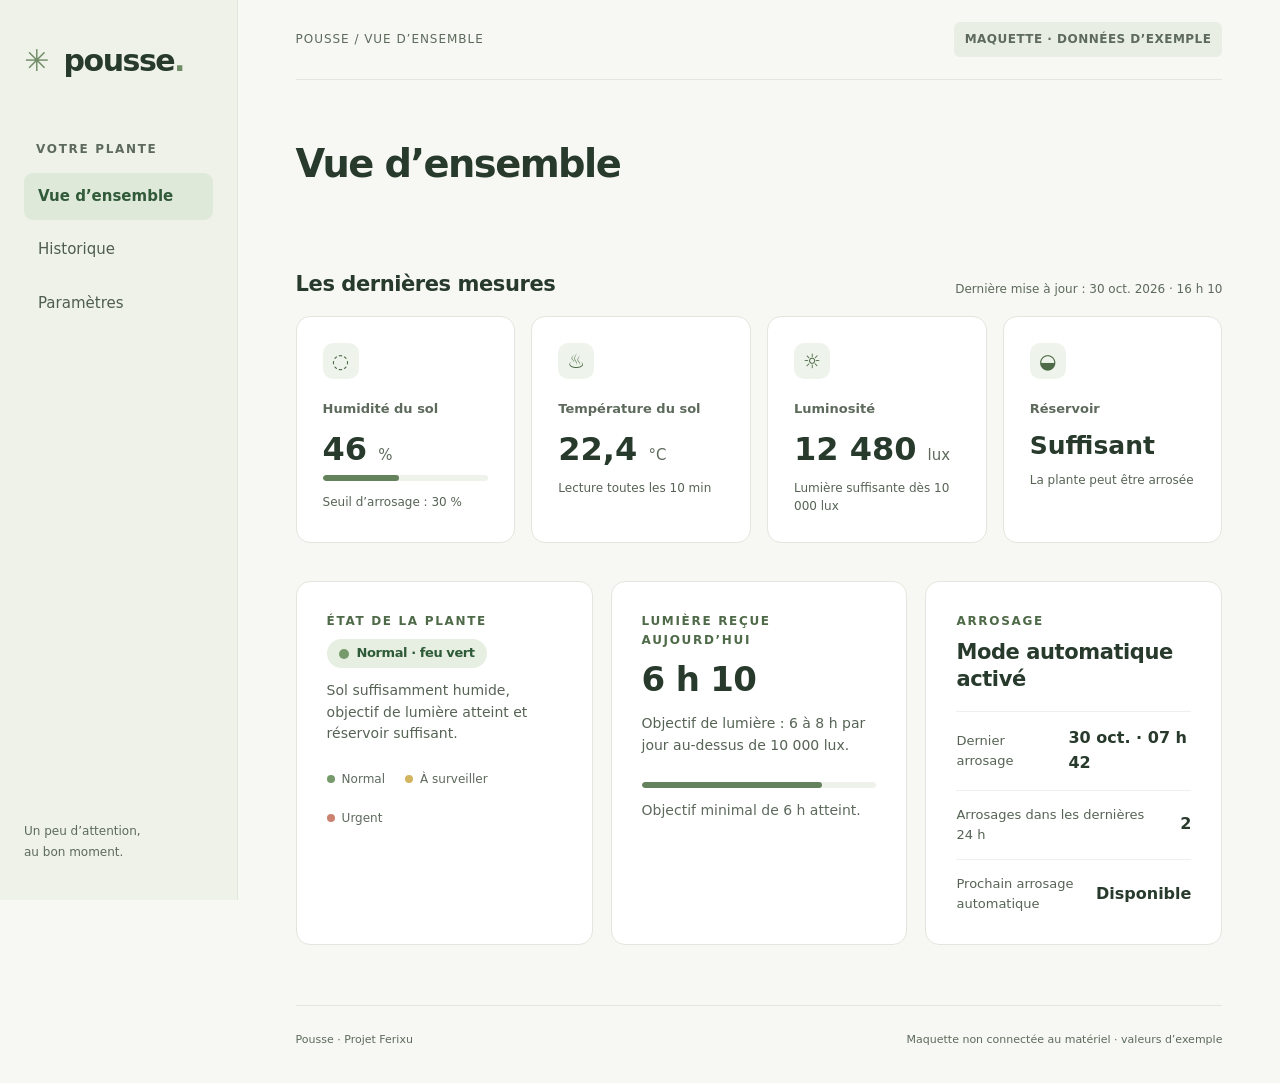
==== commit c166b404: "Maquette fix" ====
--- a/maquette/index.html
+++ b/maquette/index.html
@@ -1,3 +1,90 @@
 <!doctype html>
-<html lang="fr-CA"><head><meta charset="utf-8"><meta name="viewport" content="width=device-width, initial-scale=1"><title>Pousse · Vue d’ensemble</title><link rel="stylesheet" href="style.css"></head>
-<body><aside><a class="brand" href="index.html"><span>✳</span> pousse<span class="brand-dot">.</span></a><p class="nav-label">VOTRE PLANTE</p><nav aria-label="Navigation principale"><a href="index.html" aria-current="page">Vue d’ensemble</a><a href="historique.html">Historique</a><a href="arrosage.html">Arrosage</a><a href="parametres.html">Paramètres</a></nav><div class="aside-bottom">Un peu d’attention,<br>au bon moment.</div></aside><main><header><span>POUSSE / VUE D’ENSEMBLE</span><span class="demo">MAQUETTE · NON CONNECTÉE</span></header><div class="heading"><div><h1>Vue d’ensemble</h1></div></div><div class="notice"><span class="notice-icon">i</span><p><strong>Aucune donnée connectée</strong><br>Connectez le système pour afficher les mesures.</p></div><section class="section"><div class="section-title"><div><h2>Les dernières mesures</h2></div><span class="subtle">Dernière mise à jour : —</span></div><div class="metrics"><article class="card metric"><span class="metric-icon">◌</span><h3>Humidité du sol</h3><strong>— <small>%</small></strong><p>Lecture toutes les 10 min</p></article><article class="card metric"><span class="metric-icon">♨</span><h3>Température du sol</h3><strong>— <small>°C</small></strong><p>Lecture toutes les 10 min</p></article><article class="card metric"><span class="metric-icon">☼</span><h3>Luminosité</h3><strong>— <small>lux</small></strong><p>Lecture chaque minute</p></article><article class="card metric"><span class="metric-icon">◒</span><h3>Réservoir</h3><strong class="word">—</strong><p>État de l’eau inconnu</p></article></div></section><div class="two section"><section class="card feature"><h2>En attente des mesures</h2><p>État disponible après la connexion.</p><div class="legend"><span><i class="dot green"></i>Normal</span><span><i class="dot yellow"></i>À surveiller</span><span><i class="dot red"></i>Urgent</span></div></section><section class="card feature"><h2 class="big">— <small>h</small></h2><p>Objectif : 6 à 8 h par jour.</p><div class="progress"></div><p class="subtle">Seuil par défaut : 10 000 lux</p></section></div><footer>Pousse · Projet Ferixu <span>Maquette non connectée au matériel</span></footer></main></body></html>+<html lang="fr-CA">
+<head>
+<meta charset="utf-8">
+<meta name="viewport" content="width=device-width, initial-scale=1">
+<title>Pousse · Vue d’ensemble</title>
+<link rel="stylesheet" href="style.css">
+</head>
+<body>
+<aside>
+  <a class="brand" href="index.html"><span>✳</span> pousse<span class="brand-dot">.</span></a>
+  <p class="nav-label">VOTRE PLANTE</p>
+  <nav aria-label="Navigation principale">
+    <a href="index.html" aria-current="page">Vue d’ensemble</a>
+    <a href="historique.html">Historique</a>
+    <a href="parametres.html">Paramètres</a>
+  </nav>
+  <div class="aside-bottom">Un peu d’attention,<br>au bon moment.</div>
+</aside>
+<main>
+  <header><span>POUSSE / VUE D’ENSEMBLE</span><span class="demo">MAQUETTE · DONNÉES D’EXEMPLE</span></header>
+  <div class="heading"><div><h1>Vue d’ensemble</h1></div></div>
+
+  <section class="section">
+    <div class="section-title">
+      <div><h2>Les dernières mesures</h2></div>
+      <span class="subtle">Dernière mise à jour : 30 oct. 2026 · 16 h 10</span>
+    </div>
+    <div class="metrics">
+      <article class="card metric">
+        <span class="metric-icon">◌</span>
+        <h3>Humidité du sol</h3>
+        <strong>46 <small>%</small></strong>
+        <div class="metric-bar"><i style="width:46%"></i></div>
+        <p>Seuil d’arrosage : 30 %</p>
+      </article>
+      <article class="card metric">
+        <span class="metric-icon">♨</span>
+        <h3>Température du sol</h3>
+        <strong>22,4 <small>°C</small></strong>
+        <p>Lecture toutes les 10 min</p>
+      </article>
+      <article class="card metric">
+        <span class="metric-icon">☼</span>
+        <h3>Luminosité</h3>
+        <strong>12 480 <small>lux</small></strong>
+        <p>Lumière suffisante dès 10 000 lux</p>
+      </article>
+      <article class="card metric">
+        <span class="metric-icon">◒</span>
+        <h3>Réservoir</h3>
+        <strong class="word">Suffisant</strong>
+        <p>La plante peut être arrosée</p>
+      </article>
+    </div>
+  </section>
+
+  <div class="three section">
+    <section class="card feature">
+      <span class="eyebrow">ÉTAT DE LA PLANTE</span>
+      <h2><span class="status-pill"><i class="dot green"></i>Normal · feu vert</span></h2>
+      <p>Sol suffisamment humide, objectif de lumière atteint et réservoir suffisant.</p>
+      <div class="legend">
+        <span><i class="dot green"></i>Normal</span>
+        <span><i class="dot yellow"></i>À surveiller</span>
+        <span><i class="dot red"></i>Urgent</span>
+      </div>
+    </section>
+
+    <section class="card feature">
+      <span class="eyebrow">LUMIÈRE REÇUE AUJOURD’HUI</span>
+      <h2 class="big">6 h 10</h2>
+      <p>Objectif de lumière : 6 à 8 h par jour au-dessus de 10 000 lux.</p>
+      <div class="progress" role="img" aria-label="6 h 10 sur 8 h"><i style="width:77%"></i></div>
+      <p class="subtle">Objectif minimal de 6 h atteint.</p>
+    </section>
+
+    <section class="card feature">
+      <span class="eyebrow">ARROSAGE</span>
+      <h2>Mode automatique activé</h2>
+      <div class="activity-row"><span>Dernier arrosage</span><strong>30 oct. · 07 h 42</strong></div>
+      <div class="activity-row"><span>Arrosages dans les dernières 24 h</span><strong>2</strong></div>
+      <div class="activity-row"><span>Prochain arrosage automatique</span><strong>Disponible</strong></div>
+    </section>
+  </div>
+
+  <footer>Pousse · Projet Ferixu <span>Maquette non connectée au matériel · valeurs d’exemple</span></footer>
+</main>
+</body>
+</html>
--- a/maquette/style.css
+++ b/maquette/style.css
@@ -1,4 +1,18 @@
-:root{--bg:#f7f8f3;--ink:#273a2c;--muted:#6f7c6e;--line:#e1e7dc;--green:#406e4a}*{box-sizing:border-box}body{margin:0;background:var(--bg);color:var(--ink);font:15px/1.55 system-ui,-apple-system,BlinkMacSystemFont,"Segoe UI",sans-serif}aside{position:fixed;inset:0 auto 0 0;width:238px;padding:38px 24px;background:#eef2e9;border-right:1px solid var(--line);display:flex;flex-direction:column}.brand{color:var(--ink);text-decoration:none;font-size:30px;font-weight:750;letter-spacing:-1.5px}.brand span:first-child{color:#77946d;margin-right:7px}.brand-dot{color:#77946d}.nav-label,.eyebrow{font-size:10px;font-weight:750;letter-spacing:.14em;color:#788b75}.nav-label{margin:55px 12px 15px}nav{display:grid;gap:6px}nav a{padding:12px 14px;text-decoration:none;color:#637163;border-radius:9px}nav a:hover,nav a[aria-current]{background:#dfe9d9;color:#315a39}nav a[aria-current]{font-weight:700}.aside-bottom{margin-top:auto;color:#8a9787;font-size:12px;line-height:1.7}main{max-width:1600px;margin-left:238px;padding:0 clamp(25px,4.5vw,72px)}header{height:80px;border-bottom:1px solid var(--line);display:flex;align-items:center;justify-content:space-between;color:#8a9787;font-size:10px;letter-spacing:.08em}.demo{background:#e9eee5;padding:8px 11px;border-radius:6px;font-weight:700;letter-spacing:.04em}.heading{padding:52px 0 30px}h1,h2,h3,p{margin:0}h1{font-size:clamp(32px,3vw,44px);line-height:1.15;letter-spacing:-.04em;font-weight:650;margin:10px 0 12px}h2{font-size:21px;line-height:1.3;letter-spacing:-.02em}h3{font-size:15px}p{color:var(--muted)}.heading p:last-child{font-size:15px}.notice{display:flex;gap:14px;align-items:flex-start;background:#edf3e9;border:1px solid #dce9d6;border-radius:12px;padding:17px 20px}.notice p{font-size:13px;color:#63755f}.notice strong{color:#3e5b40}.notice-icon{display:grid;place-items:center;width:21px;height:21px;border:1px solid #a5b99d;border-radius:50%;font-size:12px;color:#66805e;flex:none}.section{margin-top:38px}.section-title{display:flex;justify-content:space-between;align-items:end;gap:20px;margin-bottom:18px}.section-title h2{margin-top:5px}.subtle{font-size:12px;color:#8a9787}.metrics{display:grid;grid-template-columns:repeat(4,minmax(0,1fr));gap:16px}.card{background:white;border:1px solid var(--line);border-radius:14px;padding:26px}.metric{min-height:193px}.metric-icon{display:grid;place-items:center;width:36px;height:36px;border-radius:10px;background:#eef4eb;color:#66855e;font-size:20px;margin-bottom:20px}.metric h3{font-size:13px;font-weight:600;color:#697b69}.metric strong{display:block;font-size:32px;font-weight:600;line-height:1.1;margin:12px 0}.metric small,.big small{font-size:15px;color:#99a496;font-weight:500}.metric p{font-size:12px}.word{font-size:25px!important}.two,.history-grid{display:grid;grid-template-columns:1fr 1fr;gap:18px}.feature{padding:30px;min-height:215px}.feature h2,.card>.eyebrow+h2{margin:8px 0 12px}.feature p:not(.eyebrow){max-width:470px;font-size:14px}.legend{display:flex;flex-wrap:wrap;gap:20px;margin-top:25px;font-size:12px;color:#788679}.legend span{display:flex;align-items:center;gap:7px}.dot{width:8px;height:8px;border-radius:50%;display:inline-block}.green{background:#779a6b}.yellow{background:#d3b45f}.red{background:#cb8270}.orange{background:#c9906e}.big{font-size:34px}.progress{height:6px;background:#eef2eb;border-radius:5px;margin:25px 0 12px}.row-card{display:flex;justify-content:space-between;align-items:center;gap:20px}.row-card p:last-child{font-size:13px}.button{display:inline-flex;justify-content:center;gap:20px;align-items:center;padding:12px 17px;background:#f3f7f0;border:1px solid #dce7d6;border-radius:8px;color:#3b6543;text-decoration:none;font:600 13px inherit;white-space:nowrap}.button:hover:not(:disabled){background:#e7f0e2}.button.primary{background:#426f4b;color:white;border-color:#426f4b;margin-top:24px}.button:disabled{opacity:.48;cursor:not-allowed}.history-card{min-width:0}.history-card>p{font-size:13px;margin-top:8px}.empty-chart{height:220px;margin-top:24px;border-left:1px solid #e3e9df;border-bottom:1px solid #e3e9df;background:repeating-linear-gradient(to bottom,transparent 0,transparent 54px,#f0f3ed 55px);display:grid;place-items:center;text-align:center;padding:20px;color:#9aa699;font-size:13px}.empty-row{padding:28px;margin-top:22px;text-align:center;background:#f8faf6;border-radius:9px;color:#8a9787;font-size:13px}.toggle{display:block;margin-top:25px;color:#7e8a7d;font-size:13px}.toggle input{margin-right:8px}.details{display:grid;grid-template-columns:repeat(3,1fr);gap:20px;margin:25px 0}.details div{display:grid;gap:8px}.details span{color:#7e8a7d;font-size:13px}.details strong{font-size:20px}form label{display:block;margin-top:20px;font-size:13px;font-weight:600}form label span{float:right;color:#9aa699;font-weight:400}input[type=number]{display:block;width:100%;padding:12px;margin-top:8px;border:1px solid #e0e7dc;border-radius:8px;background:#f8faf7;font:inherit}.test-row{display:flex;justify-content:space-between;align-items:center;gap:16px;padding:24px 0;border-bottom:1px solid #edf1eb}.test-row:last-child{border-bottom:0}.test-row p{margin-top:6px}footer{display:flex;justify-content:space-between;gap:20px;border-top:1px solid var(--line);margin-top:60px;padding:25px 0 35px;color:#9aa699;font-size:11px}a:focus-visible,button:focus-visible,input:focus-visible{outline:3px solid #aa8b59;outline-offset:3px}@media(max-width:1100px){.metrics{grid-template-columns:repeat(2,1fr)}}@media(max-width:700px){aside{position:static;width:auto;padding:18px 20px;border-right:0;border-bottom:1px solid var(--line)}.brand{font-size:25px}.nav-label,.aside-bottom{display:none}nav{display:flex;overflow-x:auto;margin-top:15px;gap:4px}nav a{white-space:nowrap;font-size:12px;padding:10px}main{margin:0;padding:0 20px}header{height:60px;font-size:9px}.demo{font-size:9px}.heading{padding:36px 0 25px}.section{margin-top:30px}.section-title{align-items:start;flex-direction:column;gap:8px}.two,.history-grid{grid-template-columns:1fr}.card,.feature{padding:22px}.metric{min-height:175px}.metrics{gap:10px}.details{grid-template-columns:1fr;gap:20px}.row-card{align-items:flex-start;flex-direction:column}footer{flex-direction:column;gap:6px}}
-.watering-layout{max-width:760px;display:grid;gap:18px}.watering-action{padding:40px}.watering-symbol{display:grid;place-items:center;width:48px;height:48px;border-radius:14px;background:#edf4e9;color:#6e9169;font-size:28px;margin-bottom:24px}.watering-action h2{margin-bottom:10px}.watering-action p{max-width:440px;font-size:14px}.watering-action .primary{display:flex;width:max-content;margin-top:26px}.watering-offline{display:block;margin-top:12px;color:#899688;font-size:12px}.watering-activity{padding:30px 40px}.watering-activity h2{margin-bottom:15px}.activity-row{display:flex;justify-content:space-between;align-items:center;gap:20px;padding:16px 0;color:#718071;font-size:14px;border-top:1px solid #edf1eb}.activity-row strong{color:#536b54;font-size:18px}@media(max-width:700px){.watering-action,.watering-activity{padding:25px}.activity-row{font-size:13px}}
+:root{--bg:#f7f8f3;--ink:#273a2c;--muted:#566355;--line:#e1e7dc;--green:#406e4a}*{box-sizing:border-box}body{margin:0;background:var(--bg);color:var(--ink);font:15px/1.55 system-ui,-apple-system,BlinkMacSystemFont,"Segoe UI",sans-serif}aside{position:fixed;inset:0 auto 0 0;width:238px;padding:38px 24px;background:#eef2e9;border-right:1px solid var(--line);display:flex;flex-direction:column}.brand{color:var(--ink);text-decoration:none;font-size:30px;font-weight:750;letter-spacing:-1.5px}.brand span:first-child{color:#708c66;margin-right:7px}.brand-dot{color:#708c66}.nav-label,.eyebrow{font-size:12px;font-weight:750;letter-spacing:.14em;color:#5d6a5c}.nav-label{margin:55px 12px 15px}nav{display:grid;gap:6px}nav a{padding:12px 14px;text-decoration:none;color:#4f5d4f;border-radius:9px}nav a:hover,nav a[aria-current]{background:#dfe9d9;color:#315a39}nav a[aria-current]{font-weight:700}.aside-bottom{margin-top:auto;color:#5d6a5c;font-size:12px;line-height:1.7}main{max-width:1200px;margin-left:238px;padding:0 clamp(25px,4.5vw,72px)}header{height:80px;border-bottom:1px solid var(--line);display:flex;align-items:center;justify-content:space-between;color:#5d6a5c;font-size:12px;letter-spacing:.08em}.demo{background:#e9eee5;padding:8px 11px;border-radius:6px;font-weight:700;letter-spacing:.04em}.heading{padding:52px 0 30px}h1,h2,h3,p{margin:0}h1{font-size:clamp(32px,3vw,44px);line-height:1.15;letter-spacing:-.04em;font-weight:650;margin:10px 0 12px}h2{font-size:21px;line-height:1.3;letter-spacing:-.02em}h3{font-size:15px}p{color:var(--muted)}.heading p:last-child{font-size:15px}.notice{display:flex;gap:14px;align-items:flex-start;background:#edf3e9;border:1px solid #dce9d6;border-radius:12px;padding:17px 20px}.notice p{font-size:13px;color:#4f614c}.notice strong{color:#3e5b40}.notice-icon{display:grid;place-items:center;width:21px;height:21px;border:1px solid #a5b99d;border-radius:50%;font-size:12px;color:#4f6a48;flex:none}.section{margin-top:38px}.section-title{display:flex;justify-content:space-between;align-items:end;gap:20px;margin-bottom:18px}.section-title h2{margin-top:5px}.subtle{font-size:12px;color:#5d6a5c}.metrics{display:grid;grid-template-columns:repeat(4,minmax(0,1fr));gap:16px}.card{background:white;border:1px solid var(--line);border-radius:14px;padding:26px}.metric{min-height:193px}.metric-icon{display:grid;place-items:center;width:36px;height:36px;border-radius:10px;background:#eef4eb;color:#4f6a48;font-size:20px;margin-bottom:20px}.metric h3{font-size:13px;font-weight:600;color:#5d6a5c}.metric strong{display:block;font-size:32px;font-weight:600;line-height:1.1;margin:12px 0}.metric small,.big small{font-size:15px;color:#5d6a5c;font-weight:500}.metric p{font-size:12px}.word{font-size:25px!important}.two,.history-grid{display:grid;grid-template-columns:1fr 1fr;gap:18px}.feature{padding:30px;min-height:215px}.feature h2,.card>.eyebrow+h2{margin:8px 0 12px}.feature p:not(.eyebrow){max-width:470px;font-size:14px}.legend{display:flex;flex-wrap:wrap;gap:20px;margin-top:25px;font-size:12px;color:#5d6a5c}.legend span{display:flex;align-items:center;gap:7px}.dot{width:8px;height:8px;border-radius:50%;display:inline-block}.green{background:#779a6b}.yellow{background:#d3b45f}.red{background:#cb8270}.orange{background:#c9906e}.big{font-size:34px}.progress{height:6px;background:#eef2eb;border-radius:5px;margin:25px 0 12px}.row-card{display:flex;justify-content:space-between;align-items:center;gap:20px}.row-card p:last-child{font-size:13px}.button{display:inline-flex;justify-content:center;gap:20px;align-items:center;padding:12px 17px;background:#f3f7f0;border:1px solid #dce7d6;border-radius:8px;color:#3b6543;text-decoration:none;font:600 13px inherit;white-space:nowrap}.button:hover:not(:disabled){background:#e7f0e2}.button.primary{background:#426f4b;color:white;border-color:#426f4b;margin-top:24px}.button:disabled{opacity:.6;cursor:not-allowed}.history-card{min-width:0}.history-card>p{font-size:13px;margin-top:8px}.empty-chart{height:220px;margin-top:24px;border-left:1px solid #e3e9df;border-bottom:1px solid #e3e9df;background:repeating-linear-gradient(to bottom,transparent 0,transparent 54px,#f0f3ed 55px);display:grid;place-items:center;text-align:center;padding:20px;color:#5d6a5c;font-size:13px}.empty-row{padding:28px;margin-top:22px;text-align:center;background:#f8faf6;border-radius:9px;color:#5d6a5c;font-size:13px}.toggle{display:block;margin-top:25px;color:#5d6a5c;font-size:13px}.toggle input{margin-right:8px}.details{display:grid;grid-template-columns:repeat(3,1fr);gap:20px;margin:25px 0}.details div{display:grid;gap:8px}.details span{color:#5d6a5c;font-size:13px}.details strong{font-size:20px}form label{display:block;margin-top:20px;font-size:13px;font-weight:600}form label span{float:right;color:#5d6a5c;font-weight:400}input[type=number]{display:block;width:100%;padding:12px;margin-top:8px;border:1px solid #7c9078;border-radius:8px;background:#f8faf7;font:inherit}.test-row{display:flex;justify-content:space-between;align-items:center;gap:16px;padding:24px 0;border-bottom:1px solid #edf1eb}.test-row:last-child{border-bottom:0}.test-row p{margin-top:6px}footer{display:flex;justify-content:space-between;gap:20px;border-top:1px solid var(--line);margin-top:60px;padding:25px 0 35px;color:#5d6a5c;font-size:11px}a:focus-visible,button:focus-visible,input:focus-visible{outline:3px solid #796037;outline-offset:3px}@media(max-width:1100px){.metrics{grid-template-columns:repeat(2,1fr)}}@media(max-width:700px){aside{position:static;width:auto;padding:18px 20px;border-right:0;border-bottom:1px solid var(--line)}.brand{font-size:25px}.nav-label,.aside-bottom{display:none}nav{display:flex;overflow-x:auto;margin-top:15px;gap:4px}nav a{white-space:nowrap;font-size:12px;padding:10px}main{margin:0;padding:0 20px}header{height:60px;font-size:11px}.demo{font-size:11px}.heading{padding:36px 0 25px}.section{margin-top:30px}.section-title{align-items:start;flex-direction:column;gap:8px}.two,.history-grid{grid-template-columns:1fr}.card,.feature{padding:22px}.metric{min-height:175px}.metrics{gap:10px}.details{grid-template-columns:1fr;gap:20px}.row-card{align-items:flex-start;flex-direction:column}footer{flex-direction:column;gap:6px}}
+.watering-layout{max-width:760px;display:grid;gap:18px}.watering-action{padding:40px}.watering-symbol{display:grid;place-items:center;width:48px;height:48px;border-radius:14px;background:#edf4e9;color:#6e9169;font-size:28px;margin-bottom:24px}.watering-action h2{margin-bottom:10px}.watering-action p{max-width:440px;font-size:14px}.watering-action .primary{display:flex;width:max-content;margin-top:26px}.watering-offline{display:block;margin-top:12px;color:#5d6a5c;font-size:12px}.watering-activity{padding:30px 40px}.watering-activity h2{margin-bottom:15px}.activity-row{display:flex;justify-content:space-between;align-items:center;gap:20px;padding:16px 0;color:#5d6a5c;font-size:14px;border-top:1px solid #edf1eb}.activity-row strong{color:#536b54;font-size:18px}@media(max-width:700px){.watering-action,.watering-activity{padding:25px}.activity-row{font-size:13px}}
 .watering-layout{max-width:none;grid-template-columns:minmax(0,1fr) minmax(0,1fr);align-items:stretch;gap:20px}.watering-action,.watering-activity{padding:32px}.watering-action{display:flex;flex-direction:column;align-items:flex-start}.watering-action h2,.watering-activity h2{font-size:18px;margin:0 0 10px}.watering-action p{font-size:13px}.watering-action .primary{margin-top:32px}.watering-offline{margin-top:12px}.watering-activity h2{margin-bottom:22px}.activity-row{padding:18px 0;font-size:13px}.activity-row:last-child{padding-bottom:0}@media(max-width:850px){.watering-layout{grid-template-columns:1fr}.watering-action,.watering-activity{padding:26px}}
 .watering-controls{display:flex;align-items:center;flex-wrap:wrap;gap:12px 18px;margin-top:32px}.watering-controls .primary,.watering-controls .watering-offline{margin:0}
+
+/* Vue d’ensemble, graphiques et paramètres (révision maquette) */
+.metric-bar{height:6px;background:#eef2eb;border-radius:5px;margin:-4px 0 12px;overflow:hidden}.metric-bar i{display:block;height:100%;background:#64825c;border-radius:5px}
+.eyebrow{display:block;margin-bottom:4px;color:#4f6a48}
+.status-pill{display:inline-flex;align-items:center;gap:8px;padding:6px 12px;border-radius:999px;background:#e6efe1;color:#2f5a37;font-size:13px;font-weight:700}.status-pill .dot{width:10px;height:10px}
+.progress{overflow:hidden}.progress i{display:block;height:100%;background:#64825c;border-radius:5px}
+.three{display:grid;grid-template-columns:repeat(3,minmax(0,1fr));gap:18px}
+.activity-row{display:flex;justify-content:space-between;align-items:center;gap:20px;padding:14px 0;color:#566355;font-size:13px;border-top:1px solid #edf1eb}.activity-row:first-of-type{margin-top:18px}.activity-row strong{color:#273a2c;font-size:16px}
+.chart{width:100%;height:auto;margin-top:20px;display:block;overflow:visible}.chart text{font-size:11px;fill:#5d6a5c;font-family:inherit}.chart .grid{stroke:#e6ebe2;stroke-width:1}.chart .axis{stroke:#c9d3c4;stroke-width:1}.chart .goal{stroke:#95752f;stroke-width:1.5;stroke-dasharray:5 4}.chart .goal-label{fill:#7a5f2c;font-weight:600}.chart .bar{fill:#64825c}.chart .bar.low{fill:#a17d29}.chart .bar.today{fill:#426f4b}.chart .line-h{fill:none;stroke:#426f4b;stroke-width:2.5}.chart .line-t{fill:none;stroke:#b5683f;stroke-width:2.5;stroke-dasharray:6 4}.chart .val{fill:#273a2c;font-weight:600}
+.legend .line-key{display:inline-block;width:18px;height:0;border-top:3px solid #426f4b}.legend .line-key.dashed{border-top:3px dashed #b5683f}.legend .bar-key{display:inline-block;width:10px;height:10px;border-radius:2px;background:#64825c}.legend .bar-key.low{background:#a17d29}
+.switch-row{display:flex;justify-content:space-between;align-items:center;gap:16px;padding:20px 0;border-bottom:1px solid #edf1eb}.switch-row:last-of-type{border-bottom:0}.switch-row h3{font-size:14px}.switch-row p{margin-top:4px;font-size:13px}
+.switch{position:relative;display:inline-block;width:46px;height:26px;flex:none}.switch input{position:absolute;z-index:1;opacity:0;width:100%;height:100%;margin:0;cursor:pointer}.switch span{position:absolute;inset:0;background:#7c9078;border-radius:999px;transition:background .2s}.switch span::after{content:"";position:absolute;top:3px;left:3px;width:20px;height:20px;border-radius:50%;background:white;box-shadow:0 1px 2px rgba(0,0,0,.2);transition:transform .2s}.switch input:checked+span{background:#426f4b}.switch input:checked+span::after{transform:translateX(20px)}.switch input:focus-visible+span{outline:3px solid #796037;outline-offset:3px}
+.settings-stack{display:grid;gap:18px;align-content:start}
+@media(max-width:1100px){.three{grid-template-columns:1fr 1fr}}@media(max-width:700px){.three{grid-template-columns:1fr}}
